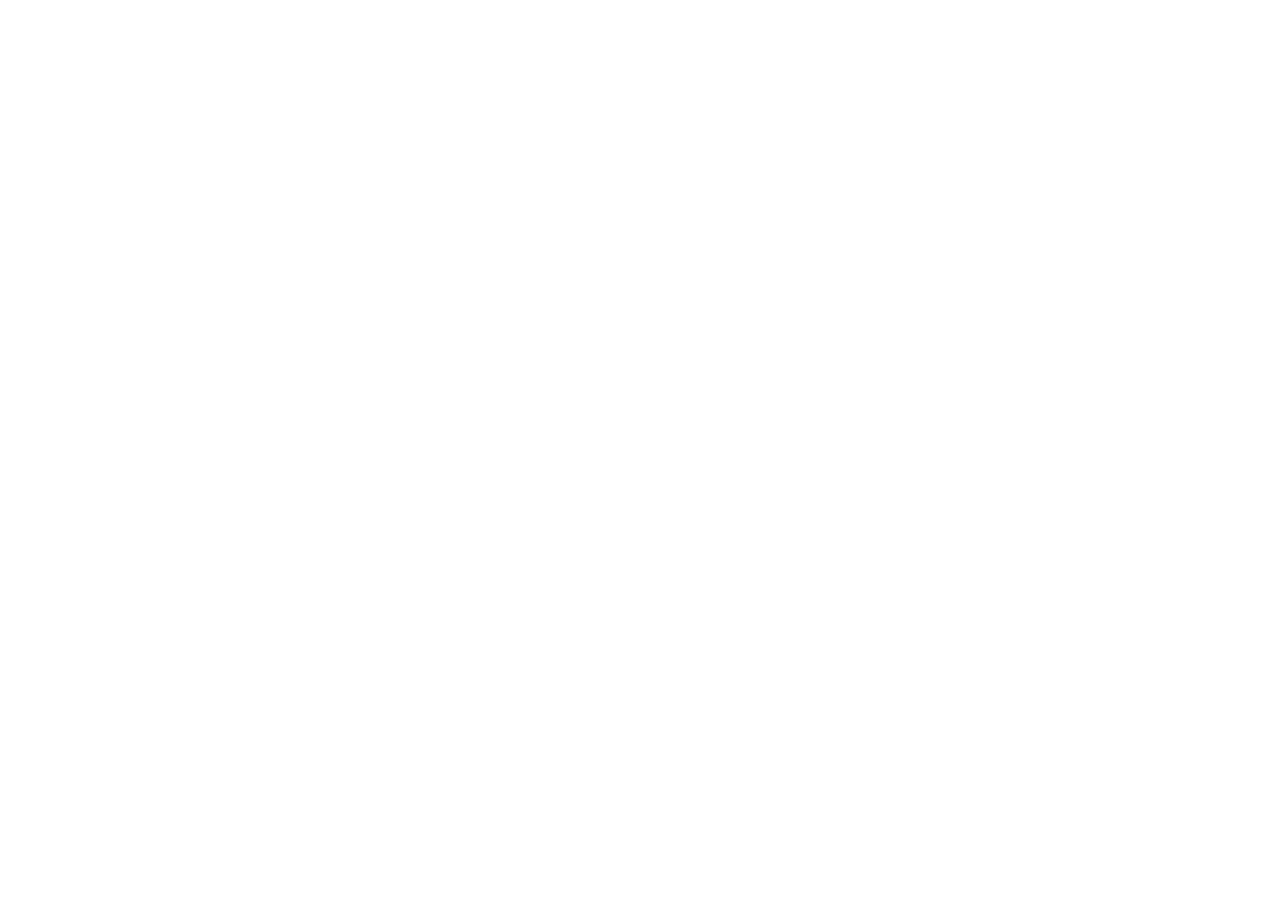
==== index.html @ 22a7bbc4 "first" ====
<!DOCTYPE html>
<html>

<head>
    <title></title>
</head>

<body>
    <frameset rows="0%, 100%" frameborder="no" border="0" framespacing="0">
    <frame src="bgm.html" name="bgm" frameborder="0" scrolling="no" noresize>
    <frame src="home.html" name="home" frameborder="0" scrolling="yes" noresize>
    </frameset>
    <noframes>

    <body leftmargin="0" topmargin="0" marginwidth="0" marginheight="0">
    </noframes>
</body>

</html>
</body>

</html>
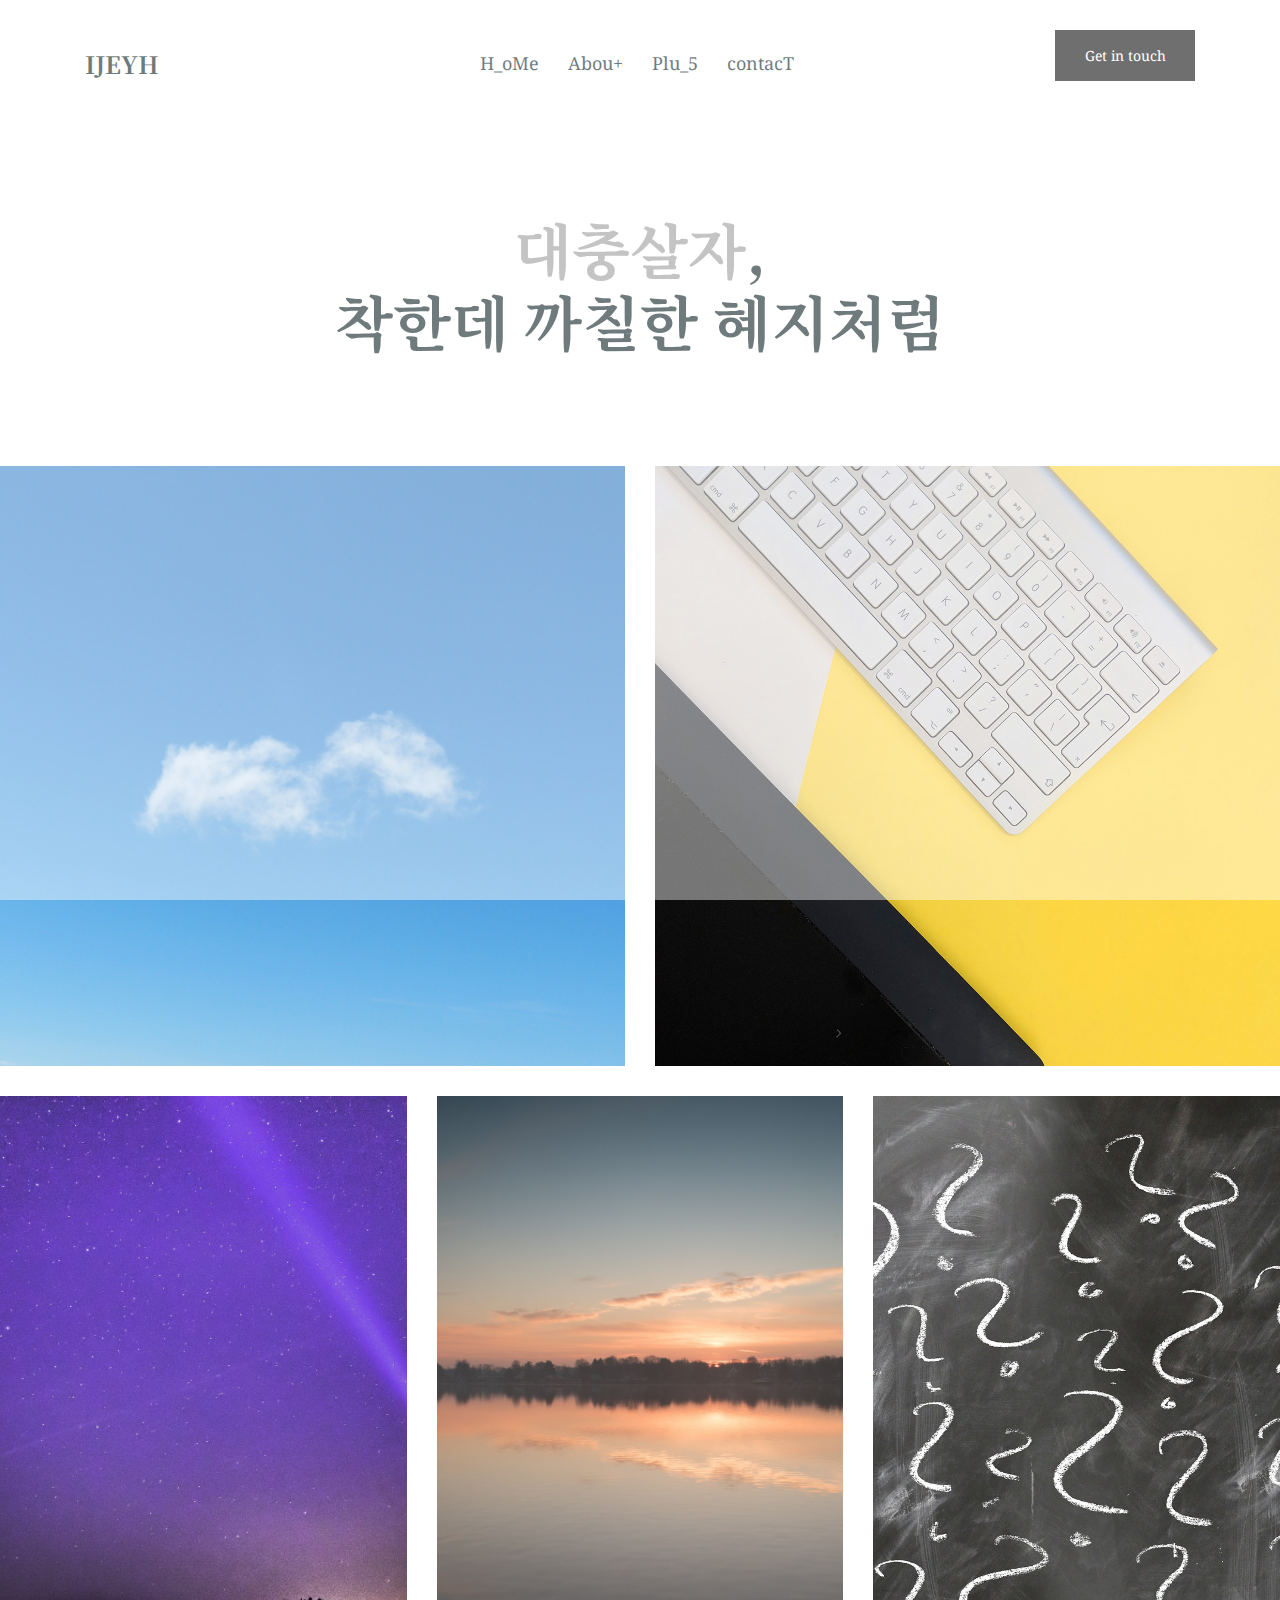
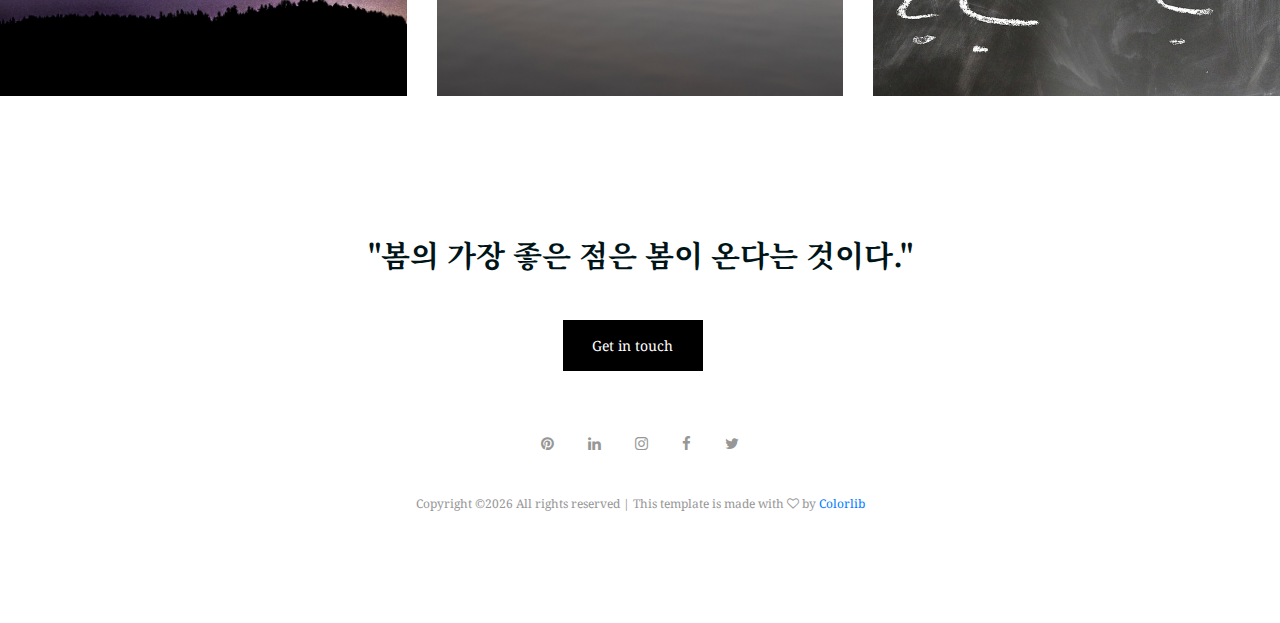
==== commit 8df40832: "second" ====
--- a/index.html
+++ b/index.html
@@ -1,22 +1,153 @@
 <!DOCTYPE html>
-<html>
+<html lang="en">
+<head>
+	<title>Riddle - Portfolio Template</title>
+	<meta charset="UTF-8">
+	<meta name="description" content="Riddle - Portfolio Template">
+	<meta name="keywords" content="portfolio, riddle, onepage, creative, html">
+	<meta name="viewport" content="width=device-width, initial-scale=1.0">
+	<!-- Favicon -->   
+	<link href="img/favicon.ico" rel="shortcut icon"/>
 
-<head>
-    <title></title>
+	<!-- Google Fonts -->
+	<!--<link href="https://fonts.googleapis.com/css?family=Josefin+Sans:400,400i,600,600i,700" rel="stylesheet">-->
+	<link href="https://fonts.googleapis.com/css?family=Noto+Serif+KR:400,500,600,900|Noto+Serif:400,700&amp;subset=korean" rel="stylesheet">
+
+	<!-- Stylesheets -->
+	<link rel="stylesheet" href="css/bootstrap.min.css"/>
+	<link rel="stylesheet" href="css/font-awesome.min.css"/>
+	<link rel="stylesheet" href="css/magnific-popup.css"/>
+	<link rel="stylesheet" href="css/style.css"/>
+
+
+	<!--[if lt IE 9]>
+		<script src="https://oss.maxcdn.com/html5shiv/3.7.2/html5shiv.min.js"></script>
+		<script src="https://oss.maxcdn.com/respond/1.4.2/respond.min.js"></script>
+	<![endif]-->
+
 </head>
+<body>
+	<!-- Page Preloder -->
+	<div id="preloder">
+		<div class="loader"></div>
+	</div>
 
-<body>
-    <frameset rows="0%, 100%" frameborder="no" border="0" framespacing="0">
-    <frame src="bgm.html" name="bgm" frameborder="0" scrolling="no" noresize>
-    <frame src="home.html" name="home" frameborder="0" scrolling="yes" noresize>
-    </frameset>
-    <noframes>
+	<!-- header section start -->
+	<header class="header-section">
+		<div class="container">
+			<div class="row">
+				<div class="col-lg-4 col-md-3">
+					<div class="logo">
+						<h2 class="site-logo">IJEYH</h2>
+					</div>
+				</div>
+				<div class="col-lg-8 col-md-9">
+					<a href="" class="site-btn header-btn">Get in touch</a>
+					<nav class="main-menu">
+						<ul>
+							<li><a href="home.html"> H_oMe</a></li>
+							<li><a href="about.html"> Abou+</a></li>
+							<li><a href="home-2.html"> Plu_5 </a></li>
+							<li><a href="contact.html"> contacT </a></li>
+						</ul>
+					</nav>
+				</div>
+			</div>
+		</div>
+		<div class="nav-switch">
+			<i class="fa fa-bars"></i>
+		</div>
+	</header>
+	<!-- header section end -->
 
-    <body leftmargin="0" topmargin="0" marginwidth="0" marginheight="0">
-    </noframes>
+	<!-- intro section start -->
+	<section class="intro-section">
+		<div class="container text-center">
+			<div class="row">
+				<div class="col-xl-10 offset-xl-1">
+					<h2 class="section-title"><span>대충살자</span>,<br> 착한데 까칠한 혜지처럼</h2>
+				</div>
+			</div>
+		</div>
+	</section>
+	<!-- intro section end -->
+
+
+	<!-- portfolio section start -->
+	<section class="portfolio-section">
+		<div class="container">
+			<!--<audio src="Artificial Music.mp3" controls autoplay loop></audio>-->
+		</div>                       
+		<div class="container-fluid p-md-0 ">
+			<div class="row portfolios-area">
+				<div class="mix col-lg-6 col-md-6 web">
+					<a href="img/portfolio/1.jpg" class="portfolio-item set-bg" data-setbg="img/portfolio/1.jpg">
+						<div class="pi-inner">
+							<h2>맑음을 사랑하고,</h2>
+						</div>						
+					</a>
+				</div>
+				<div class="mix col-lg-6 col-md-6 digital">
+					<a href="img/portfolio/2.jpg" class="portfolio-item set-bg " data-setbg="img/portfolio/2.jpg">
+						<div class="pi-inner">
+							<h2>컴퓨터를 전공하며,</h2>
+						</div>						
+					</a>
+				</div>
+				<div class="mix col-lg-4 col-md-6 web">
+					<a href="img/portfolio/3.jpg" class="portfolio-item set-bg" data-setbg="img/portfolio/3.jpg">
+						<div class="pi-inner">
+							<h2>보라색을 가장 좋아하고,</h2>
+						</div>						
+					</a>
+				</div>
+				<div class="mix col-lg-4 col-md-6 digital">
+					<a href="img/portfolio/4.jpg" class="portfolio-item set-bg" data-setbg="img/portfolio/4.jpg">
+						<div class="pi-inner">
+							<h2>순간을 소중히 할 줄 아는</h2>
+						</div>						
+					</a>
+				</div>
+				<div class="mix col-lg-4 col-md-6 rened">
+					<a href="img/portfolio/5.jpg" class="portfolio-item set-bg" data-setbg="img/portfolio/5.jpg">
+						<div class="pi-inner">
+							<h2>삶이 물음표로 가득한 사람</h2>
+						</div>						
+					</a>
+				</div>
+			</div>
+		</div>
+	</section>
+	<!-- portfolio section end -->
+
+
+	<!-- footer section start -->
+	<footer class="footer-section text-center">
+		<div class="container">
+			<h2 class="section-title mb-5">"봄의 가장 좋은 점은 봄이 온다는 것이다."</h2>
+			<a href="" class="site-btn">Get in touch</a>
+			<div class="social-links">
+				<a href=""><span class="fa fa-pinterest"></span></a>
+				<a href=""><span class="fa fa-linkedin"></span></a>
+				<a href=""><span class="fa fa-instagram"></span></a>
+				<a href=""><span class="fa fa-facebook"></span></a>
+				<a href=""><span class="fa fa-twitter"></span></a>
+			</div>
+			<div class="copyright"><!-- Link back to Colorlib can't be removed. Template is licensed under CC BY 3.0. -->
+Copyright &copy;<script>document.write(new Date().getFullYear());</script> All rights reserved | This template is made with <i class="fa fa-heart-o" aria-hidden="true"></i> by <a href="https://colorlib.com" target="_blank">Colorlib</a>
+<!-- Link back to Colorlib can't be removed. Template is licensed under CC BY 3.0. -->
+</div>
+		</div>
+	</footer>
+	<!-- footer section end -->
+
+
+
+	<!--====== Javascripts & Jquery ======-->
+	<script src="js/jquery-2.1.4.min.js"></script>
+	<script src="js/bootstrap.min.js"></script>
+	<script src="js/mixitup.min.js"></script>
+	<script src="js/magnific-popup.min.js"></script>
+	<script src="js/main.js"></script>
 </body>
-
-</html>
-</body>
-
 </html>--- a/css/style.css
+++ b/css/style.css
@@ -0,0 +1,763 @@
+/* =================================
+------------------------------------
+  Riddle - Portfolio
+  Version: 1.0
+ ------------------------------------ 
+ ====================================*/
+
+/*----------------------------------------*/
+/* Template default CSS
+/*----------------------------------------*/
+
+html,
+body {
+  height: 100%;
+  /*font-family: 'Josefin Sans', sans-serif;*/
+  font-family: 'Noto Serif KR', serif;
+  font-family: 'Noto Serif', serif;
+}
+
+h1,
+h2,
+h3,
+h4,
+h5,
+h6 {
+  color: #001418;
+  margin: 0;
+  font-weight: 700;
+  font-family: 'Noto Serif KR', serif;
+}
+
+p {
+  font-family: 'Noto Serif KR', serif;
+  font-size: 18px;
+  color: #979797;
+  line-height: 1.8;
+}
+
+h2.section-title.mb-5{
+  font-size: 30px;
+}
+
+img {
+  max-width: 100%;
+}
+
+input:focus,
+select:focus,
+button:focus,
+textarea:focus {
+  outline: none;
+}
+
+a:hover,
+a:focus {
+  text-decoration: none;
+  outline: none;
+}
+
+ul,
+ol {
+  padding: 0;
+  margin: 0;
+}
+
+/*------------------------
+  Helper css
+--------------------------*/
+.body-pad {
+  padding: 0 40px;
+}
+
+.spad {
+  padding: 100px 0;
+}
+
+.pt100 {
+  padding-top: 100px;
+}
+
+.set-bg {
+  background-repeat: no-repeat;
+  background-size: cover;
+}
+
+.section-title {
+  font-size: 60px;
+}
+
+.section-title span {
+  color: #979797;
+}
+
+/*------------------------
+  Common Elements
+--------------------------*/
+.element {
+  margin-bottom: 100px;
+}
+
+.element:last-child {
+  margin-bottom: 0;
+}
+
+/*=== Preloder ===*/
+#preloder {
+  position: fixed;
+  width: 100%;
+  height: 100%;
+  top: 0;
+  left: 0;
+  z-index: 999999;
+  background: #fff;
+}
+
+.loader {
+  width: 30px;
+  height: 30px;
+  border: 3px solid #000;
+  position: absolute;
+  top: 50%;
+  left: 50%;
+  margin-top: -13px;
+  margin-left: -13px;
+  border-radius: 60px;
+  border-left-color: transparent;
+  animation: loader 0.8s linear infinite;
+  -webkit-animation: loader 0.8s linear infinite;
+}
+
+@keyframes loader {
+  0% {
+    -webkit-transform: rotate(0deg);
+            transform: rotate(0deg);
+  }
+  50% {
+    -webkit-transform: rotate(180deg);
+            transform: rotate(180deg);
+  }
+  100% {
+    -webkit-transform: rotate(360deg);
+            transform: rotate(360deg);
+  }
+}
+
+@-webkit-keyframes loader {
+  0% {
+    -webkit-transform: rotate(0deg);
+  }
+  50% {
+    -webkit-transform: rotate(180deg);
+  }
+  100% {
+    -webkit-transform: rotate(360deg);
+  }
+}
+
+/*=== Buttons ===*/
+.site-btn {
+  display: inline-block;
+  font-size: 14px;
+  min-width: 140px;
+  text-align: center;
+  padding: 15px 10px;
+  position: relative;
+  color: #fff;
+  border: none;
+  background-color: #000;
+  margin-right: 15px;
+  z-index: 1;
+}
+
+.site-btn.btn-fade {
+  background-color: #979797;
+}
+
+.site-btn.btn-line {
+  background: none;
+  border: 2px solid #000;
+  color: #000;
+  padding: 13px 10px;
+}
+
+.site-btn.btn-line:hover {
+  color: #000;
+}
+
+.site-btn.btn-line-fade {
+  background: none;
+  border: 2px solid #979797;
+  color: #979797;
+  padding: 13px 10px;
+}
+
+.site-btn.btn-line-fade:hover {
+  color: #979797;
+}
+
+.site-btn:hover {
+  color: #fff;
+}
+
+/*===  Accordion  ===*/
+.accordion-area .panel {
+  margin-bottom: 30px;
+}
+
+.accordion-area .panel-header {
+  background: #000;
+  color: #fff;
+  display: block;
+  padding: 12px 50px;
+  padding-left: 30px;
+  font-size: 14px;
+  font-weight: 600;
+  position: relative;
+  border: 2px solid #000;
+  -webkit-transition: all 0.4s ease-out 0s;
+  -o-transition: all 0.4s ease-out 0s;
+  transition: all 0.4s ease-out 0s;
+}
+
+.accordion-area .panel-header.active {
+  background: transparent;
+  color: #000;
+}
+
+.accordion-area .panel-header.active .panel-link:after {
+  content: "-";
+  color: #000;
+}
+
+.accordion-area .panel-header.active .panel-link.collapsed:after {
+  content: "+";
+}
+
+.accordion-area .panel-link {
+  position: absolute;
+  right: 0;
+  top: 0;
+  height: 100%;
+  width: 50px;
+  border: none;
+  cursor: pointer;
+  background: transparent;
+}
+
+.accordion-area .panel-body p {
+  font-size: 14px;
+  margin-bottom: 0;
+  padding-top: 25px;
+}
+
+.accordion-area .panel-body {
+  padding: 0 5px;
+}
+
+.accordion-area .panel-link:after {
+  content: "+";
+  position: absolute;
+  left: 50%;
+  font-size: 16px;
+  font-weight: 700;
+  top: 50%;
+  color: #fff;
+  line-height: 16px;
+  margin-top: -8px;
+  margin-left: -4px;
+}
+
+/*===  Tab  ===*/
+.tab-element .nav-tabs {
+  border-bottom: none;
+  margin-bottom: 35px;
+}
+
+.tab-element .nav-tabs .nav-link {
+  border: 2px solid #000;
+  background: #000;
+  border-radius: 0;
+  margin-right: 10px;
+  font-size: 14px;
+  font-weight: 500;
+  color: #222;
+  padding: 15px 40px;
+  min-width: 118px;
+  font-size: 16px;
+  color: #fff;
+  margin-bottom: 10px;
+}
+
+.tab-element .nav-tabs .nav-item:last-child .nav-link {
+  margin-right: 0;
+}
+
+.tab-element .nav-tabs .nav-link.active {
+  background: transparent;
+  color: #000;
+}
+
+.tab-element .tab-pane h4 {
+  font-size: 18px;
+  margin: 25px 0 20px;
+}
+
+.tab-element .tab-pane p {
+  font-size: 14px;
+}
+
+.circle-progress {
+  text-align: center;
+  position: relative;
+}
+
+.circle-progress canvas {
+  -webkit-transform: rotate(90deg);
+  -ms-transform: rotate(90deg);
+  transform: rotate(90deg);
+}
+
+.circle-progress .progress-info {
+  position: absolute;
+  width: 100%;
+  top: 30%;
+}
+
+.circle-progress .progress-info h2 {
+  font-size: 36px;
+}
+
+.circle-progress .progress-info p {
+  color: #979797;
+  font-size: 16px;
+  line-height: normal;
+}
+
+/*===  Icon Box  ===*/
+.icon-box {
+  display: -webkit-box;
+  display: -ms-flexbox;
+  display: flex;
+}
+
+.icon-box .icon h2 {
+  font-size: 60px;
+}
+
+.icon-box .icon-box-content {
+  padding-left: 25px;
+  padding-top: 10px;
+}
+
+.icon-box .icon-box-content h3 {
+  font-size: 24px;
+  margin-bottom: 25px;
+}
+
+/*------------------------
+    Header Section
+--------------------------*/
+.header-section {
+  padding-top: 30px;
+  padding-bottom: 20px;
+  position: relative;
+}
+
+.site-logo {
+  font-size: 24px;
+  padding-top: 20px;
+}
+
+.main-menu ul {
+  list-style: none;
+}
+
+.main-menu ul li {
+  display: inline;
+}
+
+.main-menu ul li a {
+  display: inline-block;
+  font-size: 18px;
+  color: #001418;
+  margin-left: 15px;
+  margin-right: 10px;
+  padding: 20px 0 5px;
+}
+
+.header-btn {
+  float: right;
+  margin-right: 0;
+}
+
+.nav-switch {
+  display: none;
+}
+
+/*------------------------
+    Intro Section
+--------------------------*/
+.intro-section {
+  padding: 110px 0;
+}
+
+/*------------------------
+    Portfolio Section
+--------------------------*/
+.portfolio-section {
+  overflow: hidden;
+}
+
+.portfolio-filter {
+  list-style: none;
+  padding-bottom: 100px;
+}
+
+.portfolio-filter li {
+  font-size: 16px;
+  display: inline-block;
+  margin-right: 30px;
+  padding-bottom: 10px;
+  color: #979797;
+  cursor: pointer;
+}
+
+.portfolio-filter li.mixitup-control-active {
+  color: #001418;
+}
+
+.portfolios-area .gallery-block {
+  padding: 0;
+}
+
+.gallery-block {
+  position: relative;
+}
+
+.portfolio-item {
+  display: block;
+  width: 100%;
+  height: 600px;
+  background-position: center center;
+  position: relative;
+  margin-bottom: 30px;
+}
+
+.portfolio-item .pi-inner {
+  position: absolute;
+  width: 100%;
+  height: 100%;
+  left: 0;
+  top: 0;
+  background: transparent;
+  -webkit-transition: all 0.4s ease 0s;
+  -o-transition: all 0.4s ease 0s;
+  transition: all 0.4s ease 0s;
+}
+
+.portfolio-item .pi-inner h2 {
+  opacity: 0;
+  font-size: 30px;
+  font-weight: 400;
+  position: absolute;
+  left: 50px;
+  bottom: 50px;
+  color: #fff;
+  letter-spacing: 10px;
+  -webkit-transition: all 0.3s ease 0s;
+  -o-transition: all 0.3s ease 0s;
+  transition: all 0.3s ease 0s;
+}
+
+.portfolio-item:hover .pi-inner {
+  background: rgba(0, 20, 24, 0.8);
+}
+
+.portfolio-item:hover .pi-inner h2 {
+  opacity: 1;
+  letter-spacing: 0;
+}
+
+.portfolio-meta {
+  padding-bottom: 45px;
+}
+
+.portfolio-meta h2 {
+  font-size: 24px;
+}
+
+.portfolio-meta p {
+  font-size: 14px;
+  color: #a6a6a6;
+  margin-bottom: 0;
+}
+
+.portfolio-intro {
+  display: block;
+}
+
+.img-popup-warp .mfp-content {
+  opacity: 0;
+  -webkit-transform: scale(0.8);
+  -ms-transform: scale(0.8);
+  transform: scale(0.8);
+  -webkit-transition: all 0.4s;
+  -o-transition: all 0.4s;
+  transition: all 0.4s;
+}
+
+.img-popup-warp.mfp-ready .mfp-content {
+  opacity: 1;
+  -webkit-transform: scale(1);
+  -ms-transform: scale(1);
+  transform: scale(1);
+}
+
+/*------------------------
+    Footer Section
+--------------------------*/
+.footer-section {
+  padding: 110px 0;
+}
+
+.footer-section .copyright {
+  font-size: 12px;
+  color: #979797;
+}
+
+.social-links {
+  margin-top: 60px;
+  margin-bottom: 40px;
+}
+
+.social-links a {
+  color: #979797;
+  font-size: 15px;
+  margin-right: 30px;
+}
+
+.social-links a:last-child {
+  margin-right: 0;
+}
+
+/*------------------------
+    About Page
+--------------------------*/
+.pic-frame {
+  position: relative;
+  padding-left: 25px;
+  padding-bottom: 25px;
+  display: inline-block;
+}
+
+.pic-frame:after {
+  position: absolute;
+  content: "";
+  width: calc(100% - 25px);
+  height: calc(100% - 25px);
+  bottom: 0;
+  left: 0;
+  border: 2px solid #000;
+  z-index: 1;
+}
+
+.milestone {
+  margin-top: 15px;
+}
+
+.milestone h2 {
+  font-size: 40px;
+}
+
+.milestone h2 span {
+  font-size: 18px;
+  color: #979797;
+}
+
+/*------------------------
+    Blog Page
+--------------------------*/
+.blog-item {
+  margin-bottom: 70px;
+}
+
+.blog-item .read-more {
+  color: #000;
+  position: relative;
+  display: inline-block;
+  padding-bottom: 5px;
+  line-height: 18px;
+  font-size: 18px;
+}
+
+.blog-item .read-more:after {
+  position: absolute;
+  content: '';
+  width: 100%;
+  height: 2px;
+  bottom: 0;
+  left: 0;
+  background: #000;
+}
+
+.thumb {
+  margin-bottom: 30px;
+}
+
+.blog-content h2 {
+  font-size: 24px;
+  margin-bottom: 15px;
+}
+
+.blog-content .blog-meta {
+  font-size: 13px;
+  color: #979797;
+  margin-bottom: 30px;
+}
+
+.blog-content p {
+  margin-bottom: 30px;
+}
+
+/*------------------------
+    Contact Page
+--------------------------*/
+.contect-tect {
+  text-align: center;
+  margin-bottom: 70px;
+}
+
+.contect-tect h2 {
+  font-size: 24px;
+  margin-bottom: 30px;
+}
+
+.contect-tect p {
+  font-size: 17px;
+}
+
+.contact-form {
+  display: block;
+  width: 100%;
+}
+
+.contact-form input {
+  padding-left: 25px;
+  height: 60px;
+  width: 100%;
+  border: none;
+  border-bottom: 2px solid #000;
+  margin-bottom: 30px;
+  font-size: 12px;
+}
+
+.contact-form textarea {
+  padding-left: 25px;
+  height: 200px;
+  width: 100%;
+  border: none;
+  border-bottom: 2px solid #000;
+  margin-bottom: 30px;
+  font-size: 12px;
+}
+
+.contact-form ::-webkit-input-placeholder {
+  font-style: italic;
+}
+
+.contact-form :-ms-input-placeholder {
+  font-style: italic;
+}
+
+.contact-form ::-ms-input-placeholder {
+  font-style: italic;
+}
+
+.contact-form ::placeholder {
+  font-style: italic;
+}
+
+/* ===========================
+  Responsive
+==============================*/
+@media only screen and (max-width: 1448px) {
+  .home-2.container {
+    width: auto;
+  }
+}
+
+/* Medium screen : 992px. */
+@media only screen and (min-width: 992px) and (max-width: 1199px) {
+  .portfolio-item {
+    height: 450px;
+  }
+}
+
+/* Tablet :768px. */
+@media only screen and (min-width: 768px) and (max-width: 991px) {
+  .body-pad {
+    padding: 0 30px;
+  }
+  .portfolio-item {
+    height: 350px;
+  }
+}
+
+/* Large Mobile :480px. */
+@media only screen and (max-width: 767px) {
+  .body-pad {
+    padding: 0 15px;
+  }
+  .main-menu {
+    position: absolute;
+    background: #efefef;
+    width: 100%;
+    z-index: 999;
+    left: 0;
+    top: 30px;
+    padding-top: 15px;
+    display: none;
+  }
+  .main-menu ul li a {
+    padding: 10px 15px;
+    border-bottom: 1px solid #ddd;
+    display: block;
+  }
+  .main-menu ul li {
+    display: block;
+  }
+  .main-menu ul li:last-child a {
+    border-bottom: none;
+  }
+  .home-2 {
+    text-align: left;
+  }
+  .home-2 .main-menu {
+    top: 99px;
+  }
+  .nav-switch {
+    position: absolute;
+    right: 25px;
+    font-size: 30px;
+    color: #333;
+    top: 35px;
+    display: block;
+  }
+  .header-btn {
+    display: none;
+  }
+  .section-title {
+    font-size: 45px;
+  }
+  .portfolio-filter {
+    text-align: center;
+  }
+}
+
+/* small Mobile :320px. */
+@media only screen and (max-width: 479px) {
+  .section-title {
+    font-size: 30px;
+  }
+}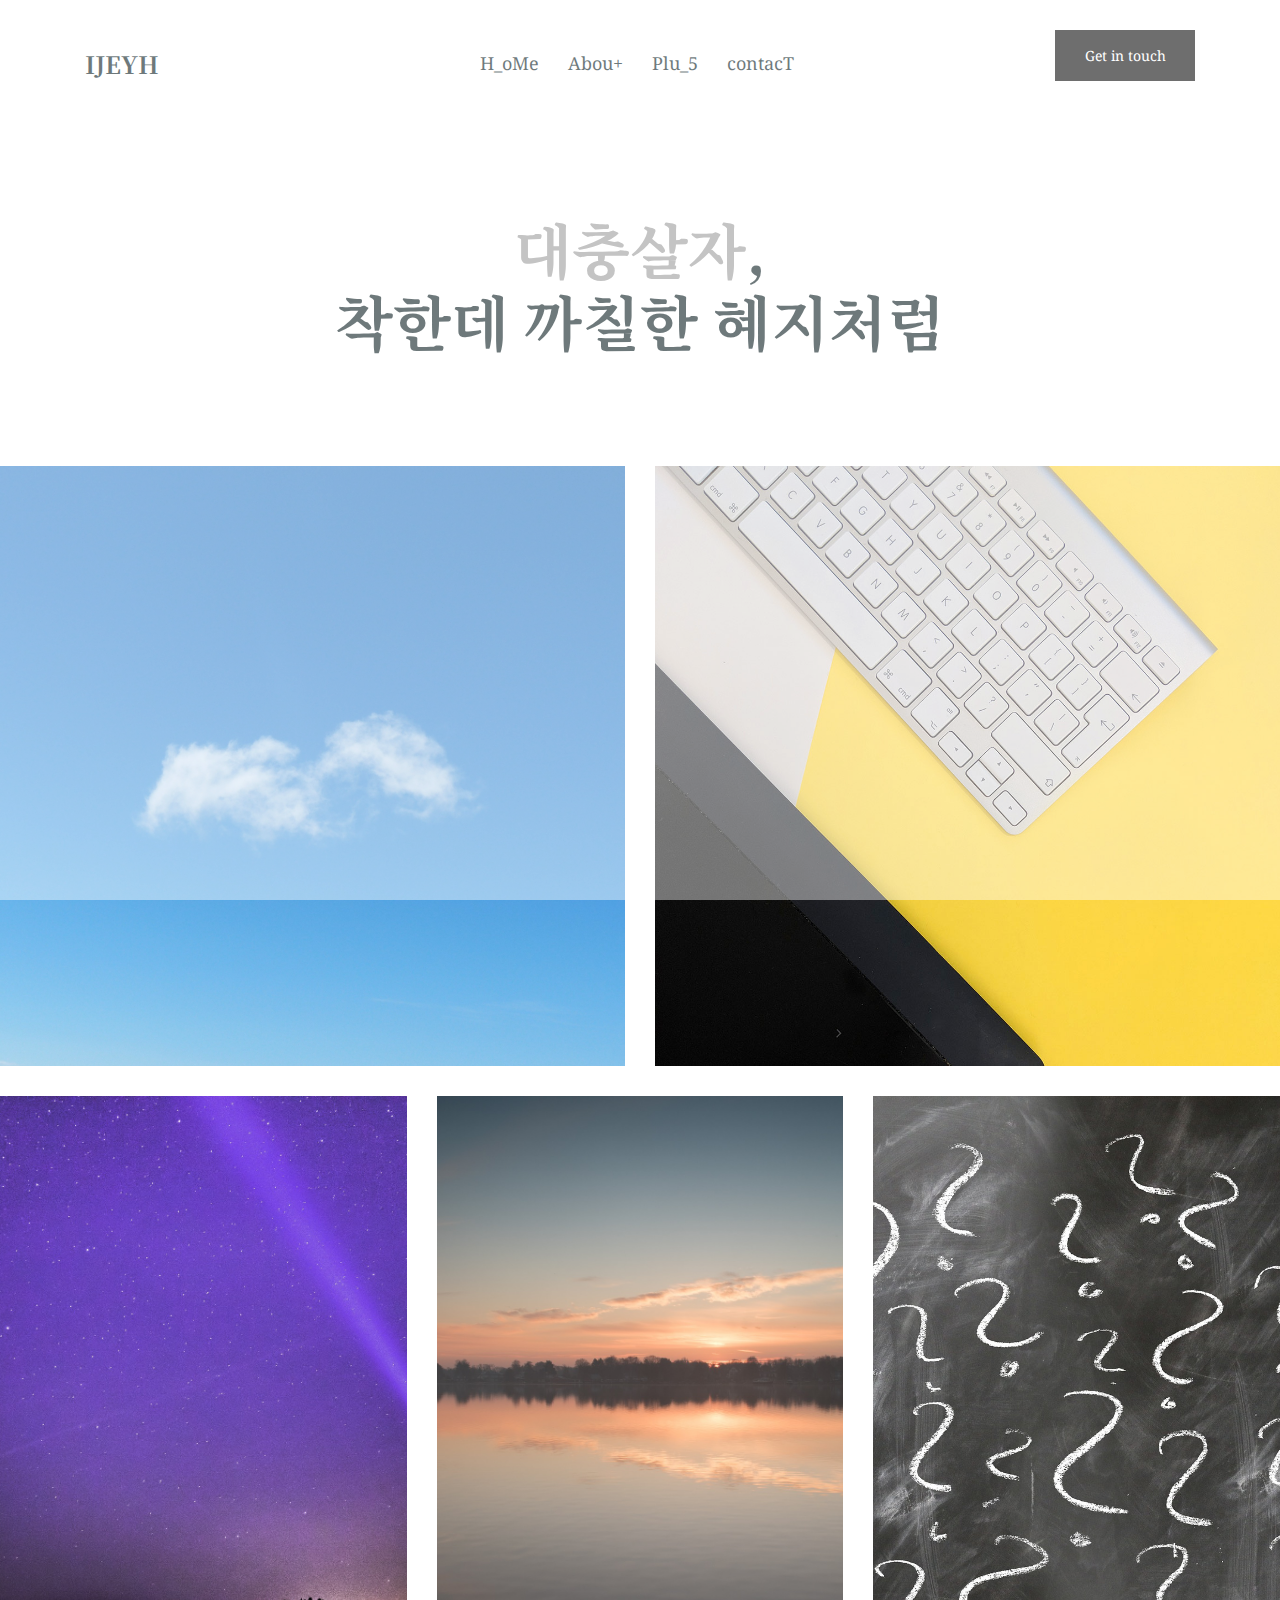
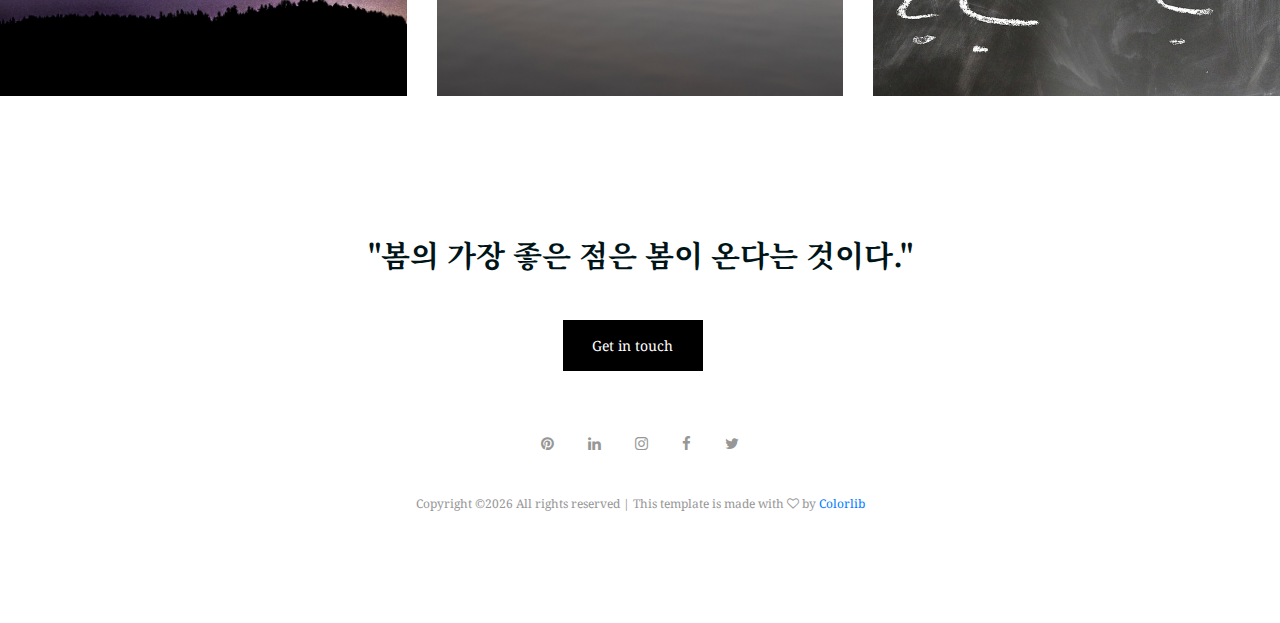
==== commit a9a17316: "https://anggeumi.github.io/firstproject/" ====
--- a/index.html
+++ b/index.html
@@ -1,7 +1,7 @@
 <!DOCTYPE html>
 <html lang="en">
 <head>
-	<title>Riddle - Portfolio Template</title>
+	<title>IJEYH.COM</title>
 	<meta charset="UTF-8">
 	<meta name="description" content="Riddle - Portfolio Template">
 	<meta name="keywords" content="portfolio, riddle, onepage, creative, html">
